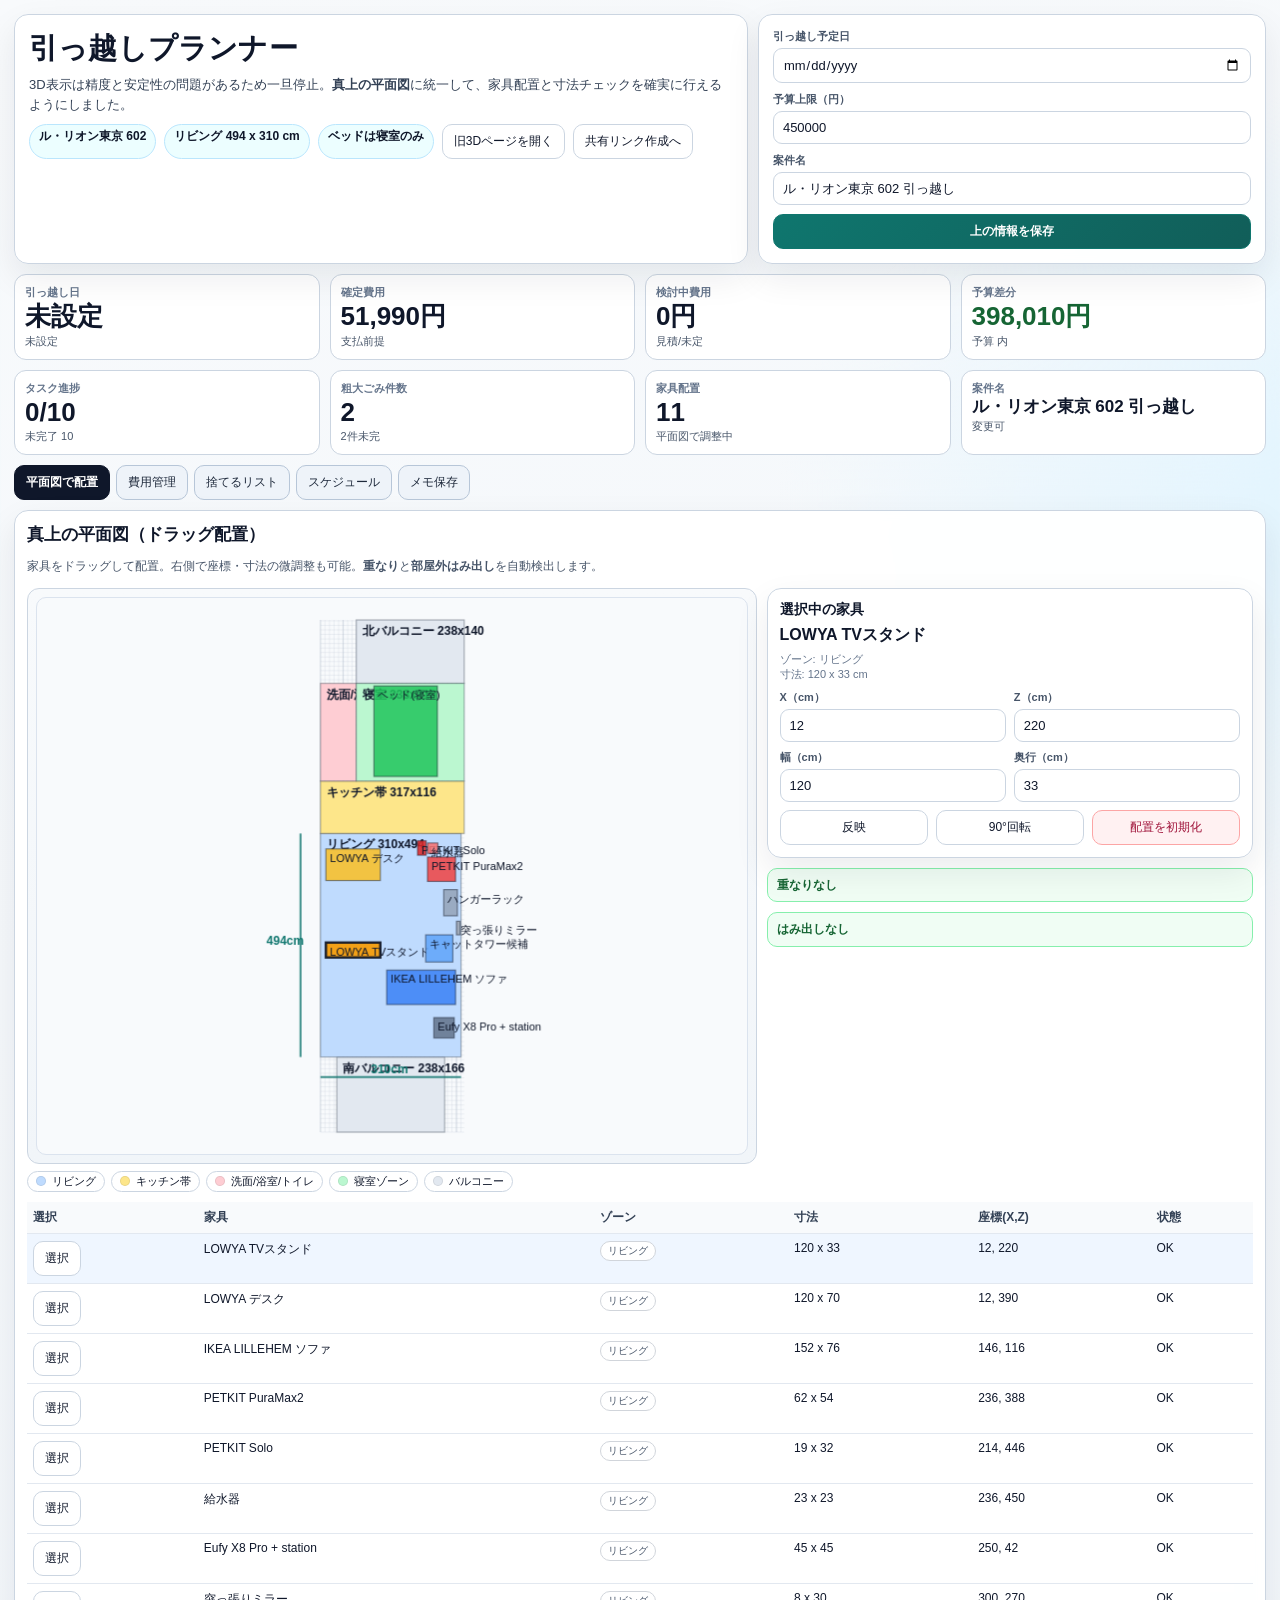
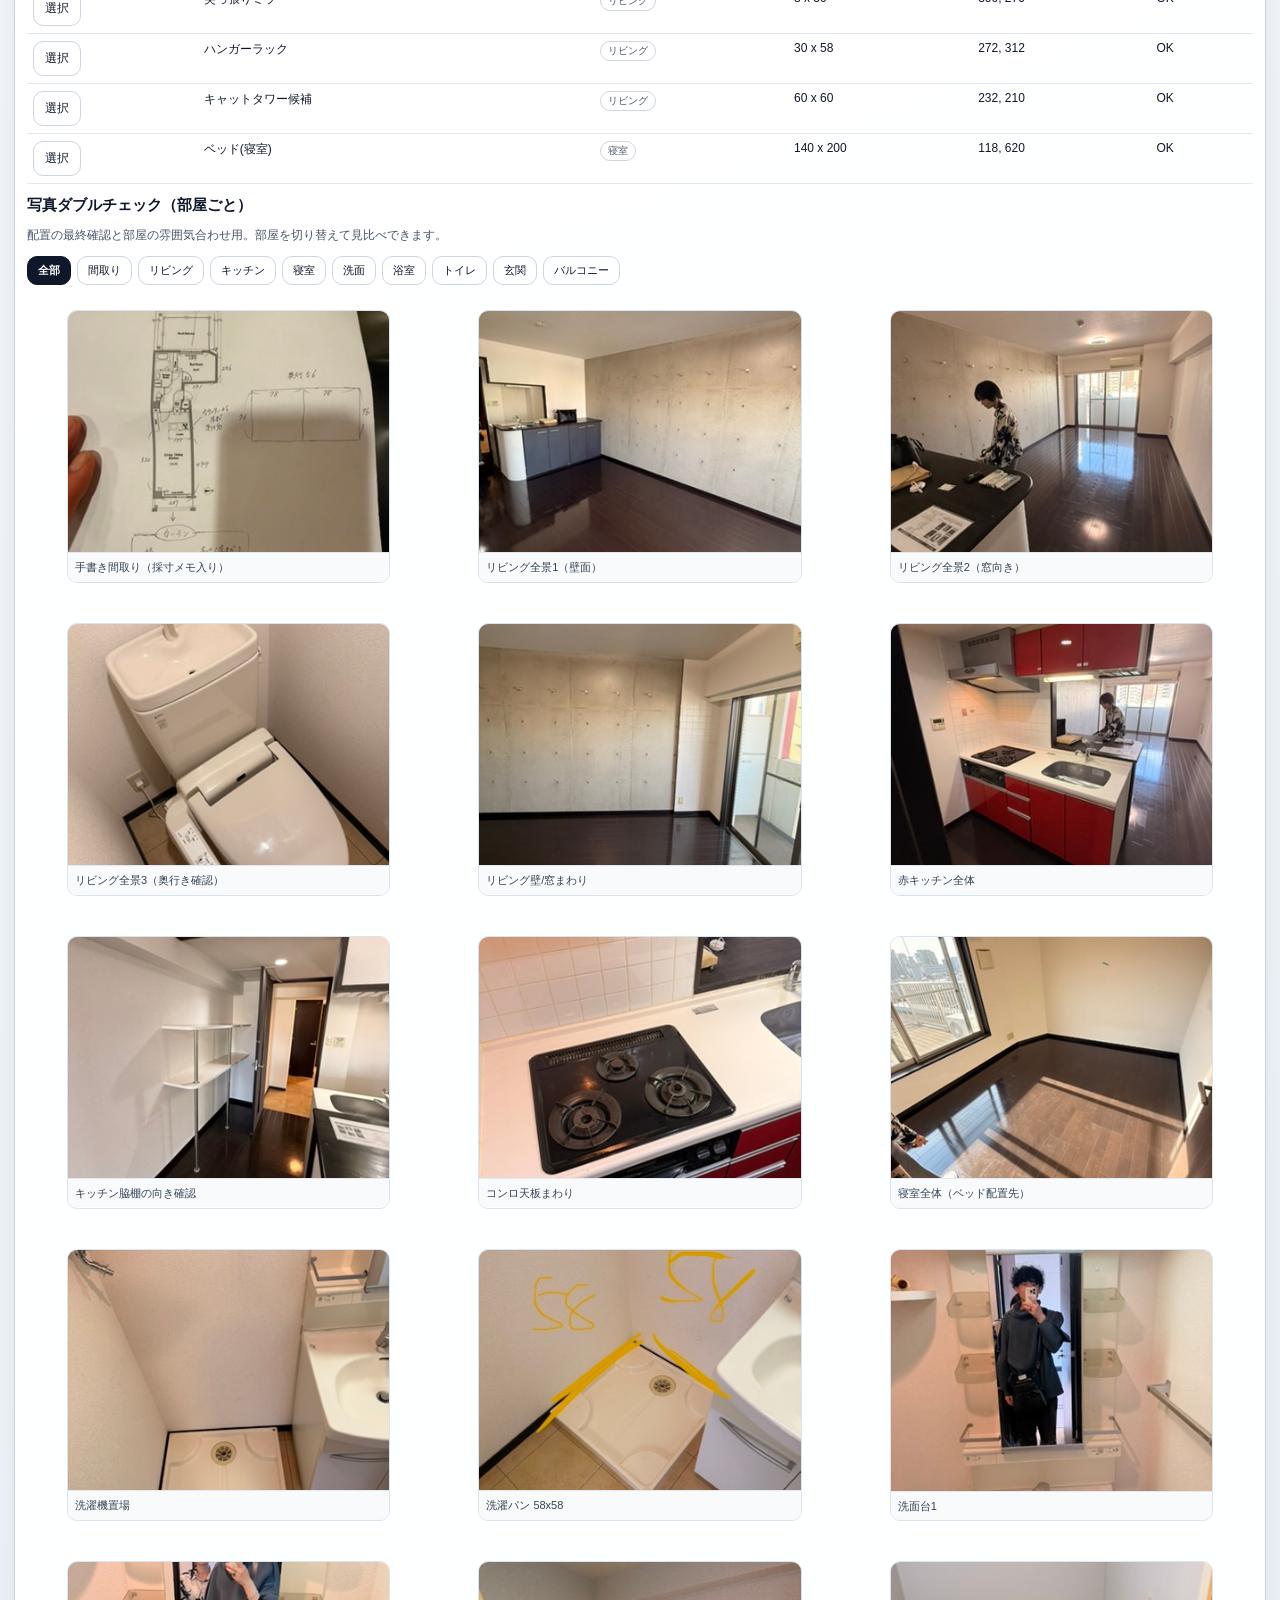
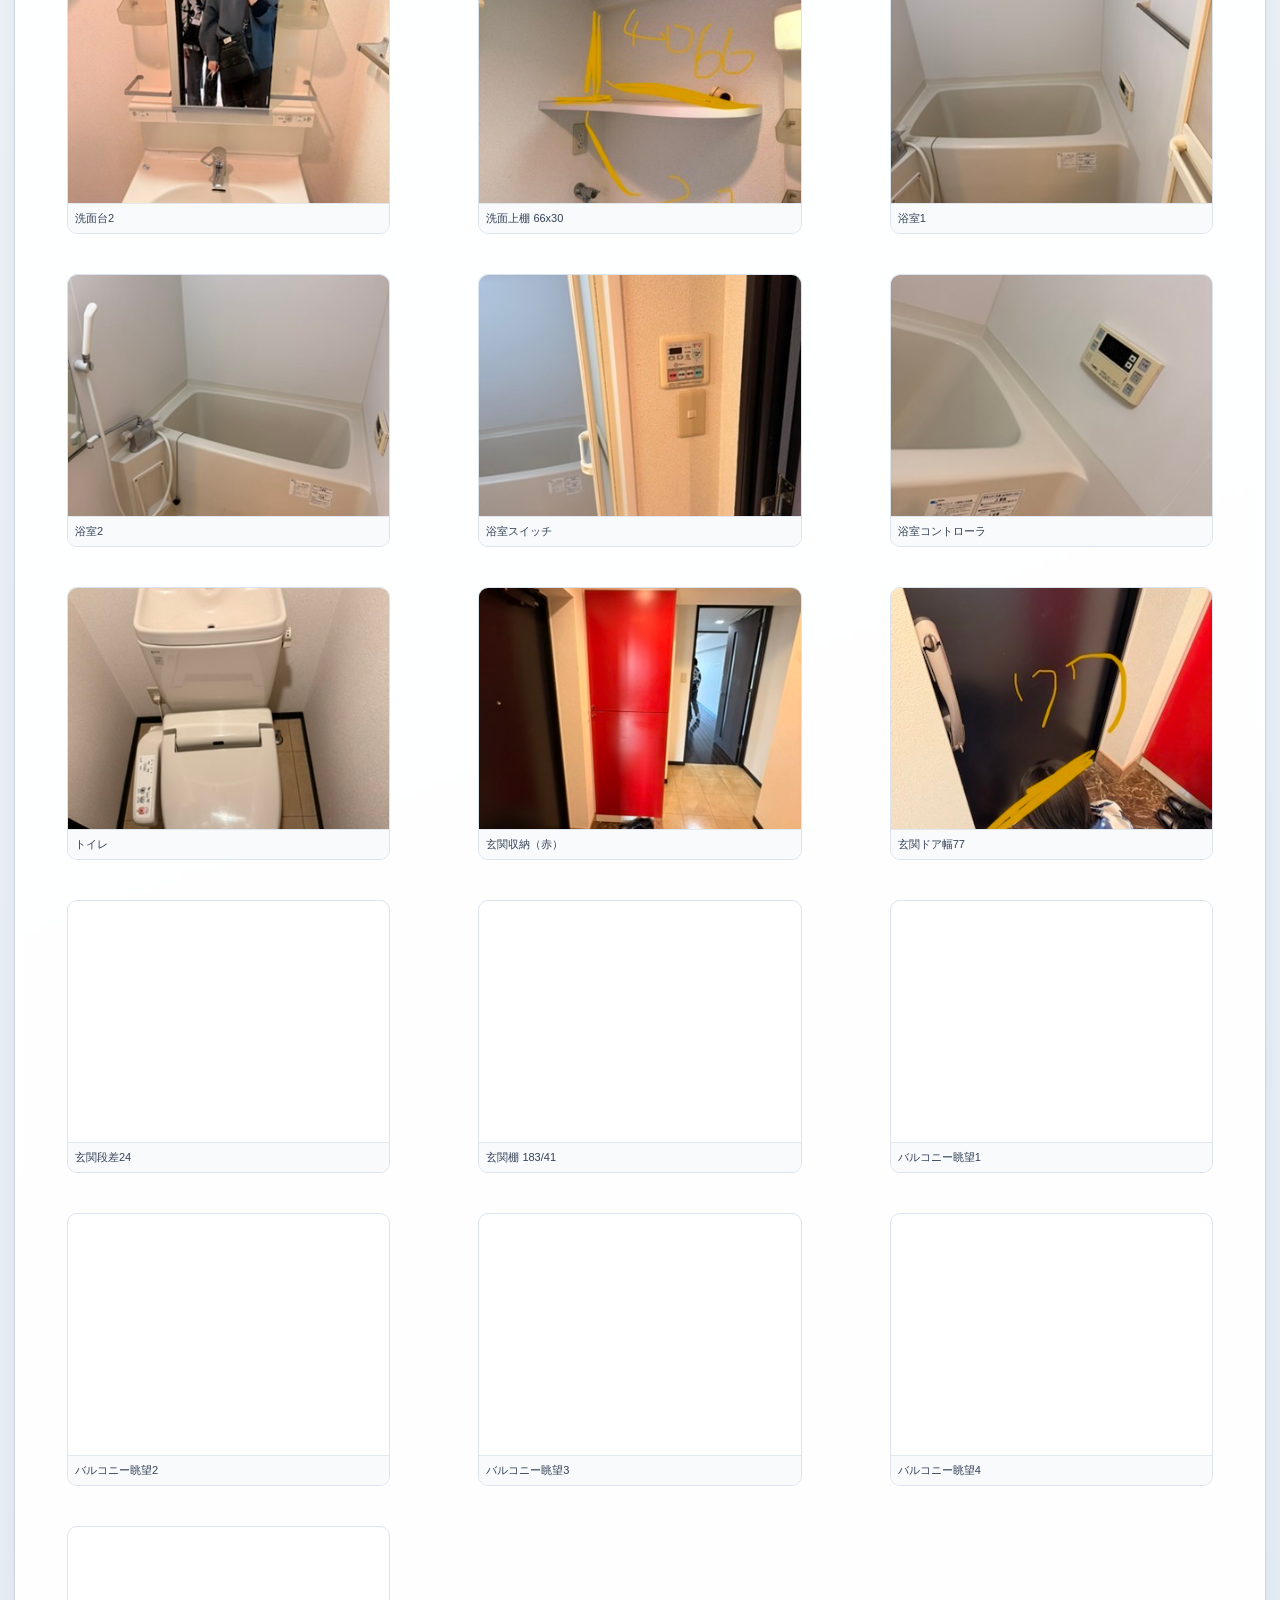
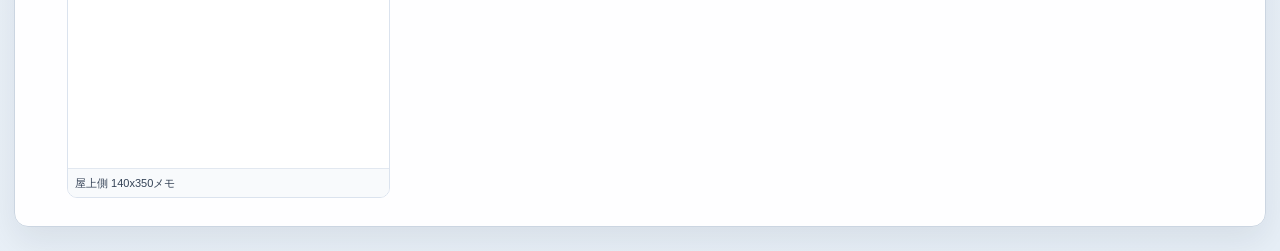
==== index.html @ 1c7ead3a "Initial share site for move planner" ====
<!doctype html>
<html lang="ja"><head><meta charset="utf-8" /><meta name="viewport" content="width=device-width, initial-scale=1" /><title>引っ越しプランナー</title><meta http-equiv="refresh" content="0; url=./move-control-center.html" /></head><body><p><a href="./move-control-center.html">引っ越しプランナーを開く</a></p></body></html>
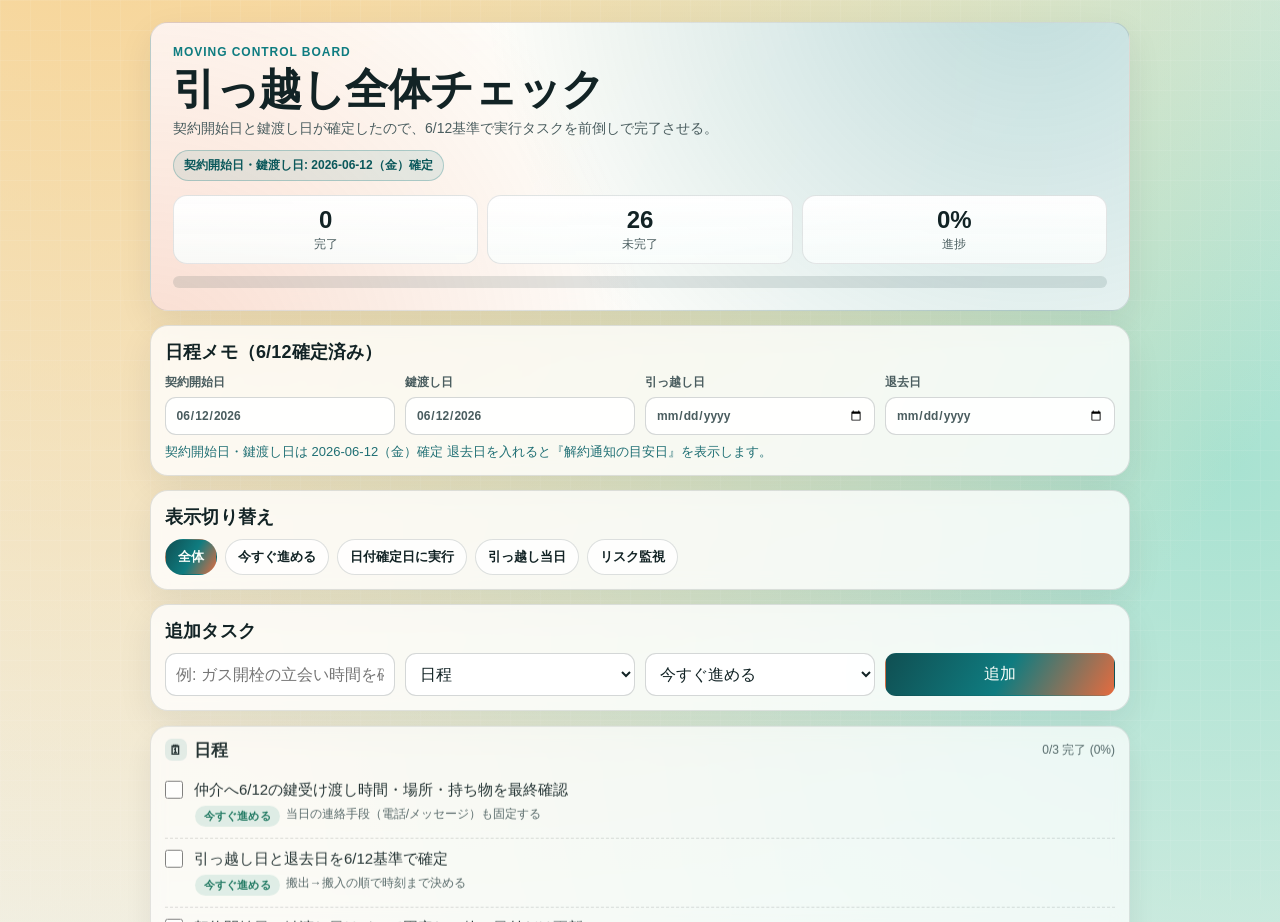
==== commit 8bfab5a9: "Refine move planner UX with strategic guide and media flow" ====
--- a/index.html
+++ b/index.html
@@ -1,2 +1,13 @@
 <!doctype html>
-<html lang="ja"><head><meta charset="utf-8" /><meta name="viewport" content="width=device-width, initial-scale=1" /><title>引っ越しプランナー</title><meta http-equiv="refresh" content="0; url=./move-control-center.html" /></head><body><p><a href="./move-control-center.html">引っ越しプランナーを開く</a></p></body></html>
+<html lang="ja">
+<head>
+  <meta charset="utf-8" />
+  <meta name="viewport" content="width=device-width, initial-scale=1" />
+  <title>引っ越しプランナー</title>
+  <meta http-equiv="refresh" content="0; url=./hikkoshi-checklist/" />
+</head>
+<body>
+  <p><a href="./hikkoshi-checklist/">引っ越し全体チェックを開く</a></p>
+  <p><a href="./move-control-center.html">旧画面を開く</a></p>
+</body>
+</html>
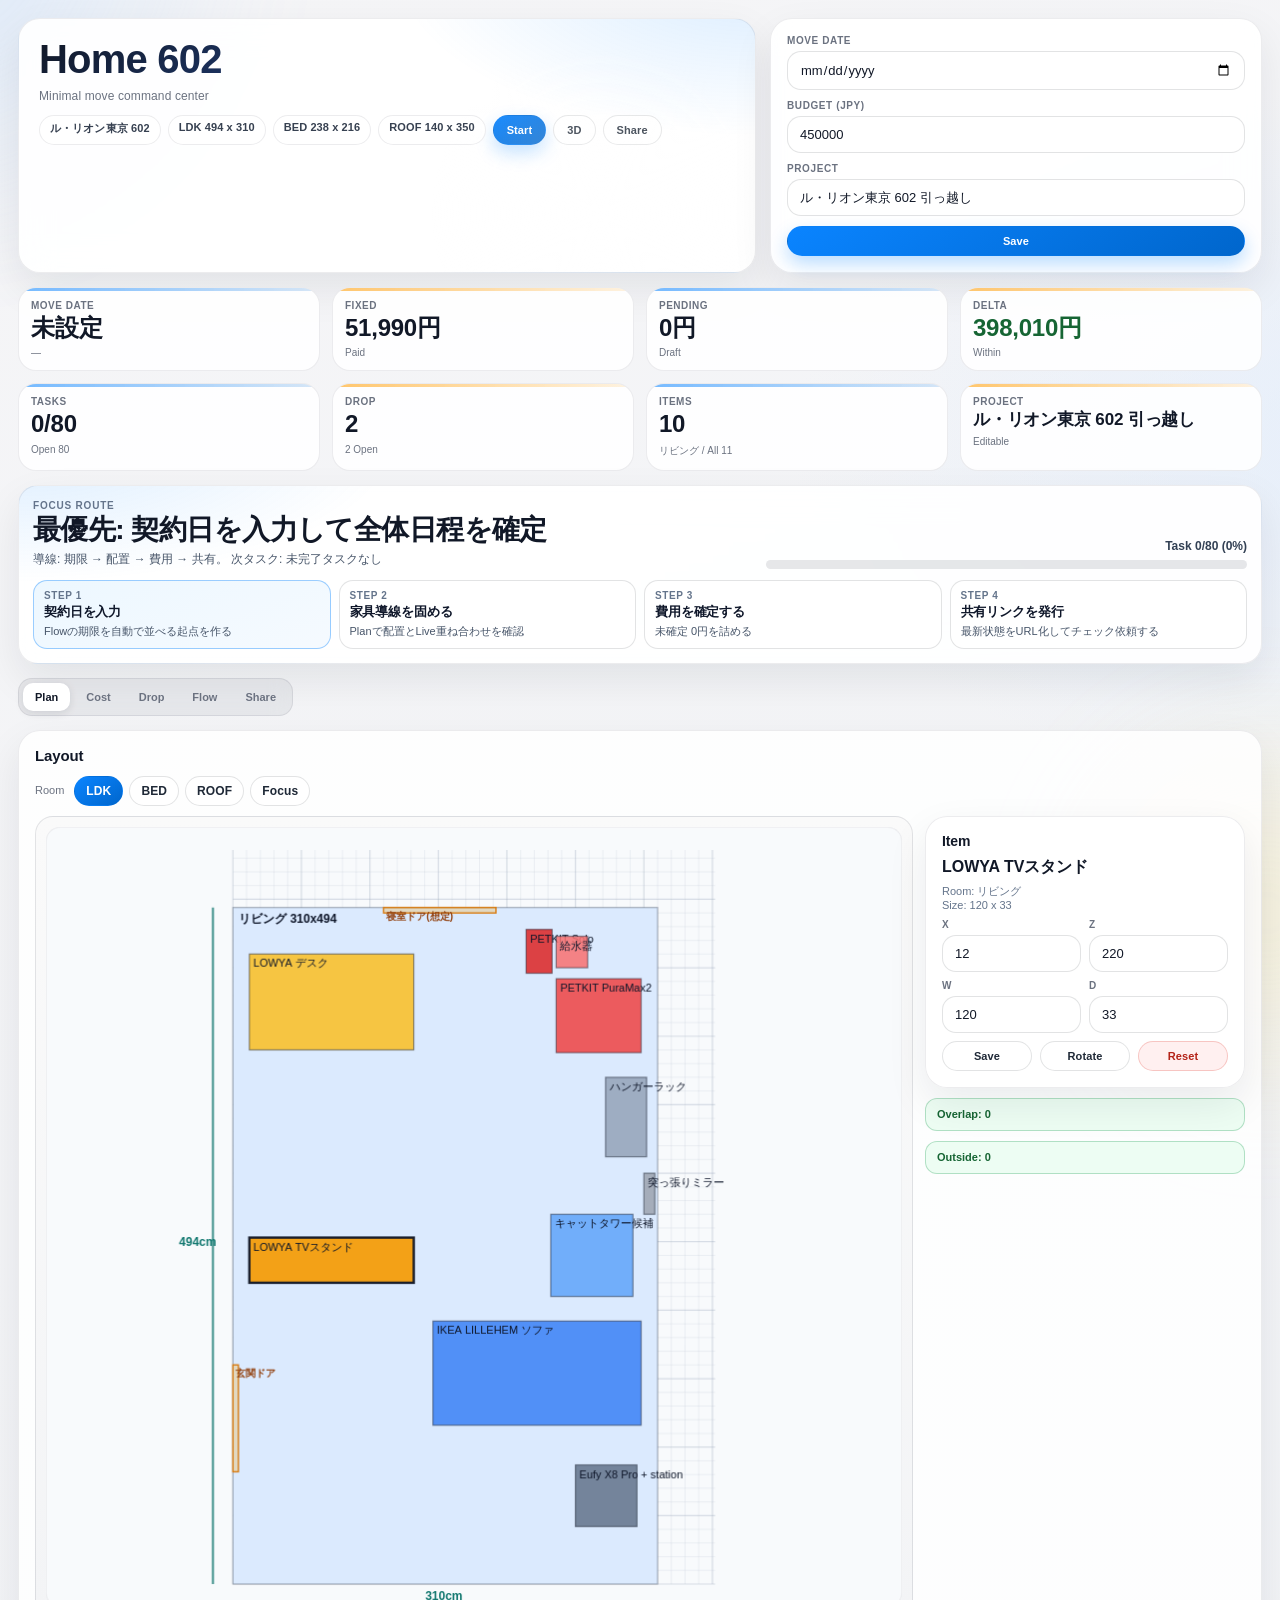
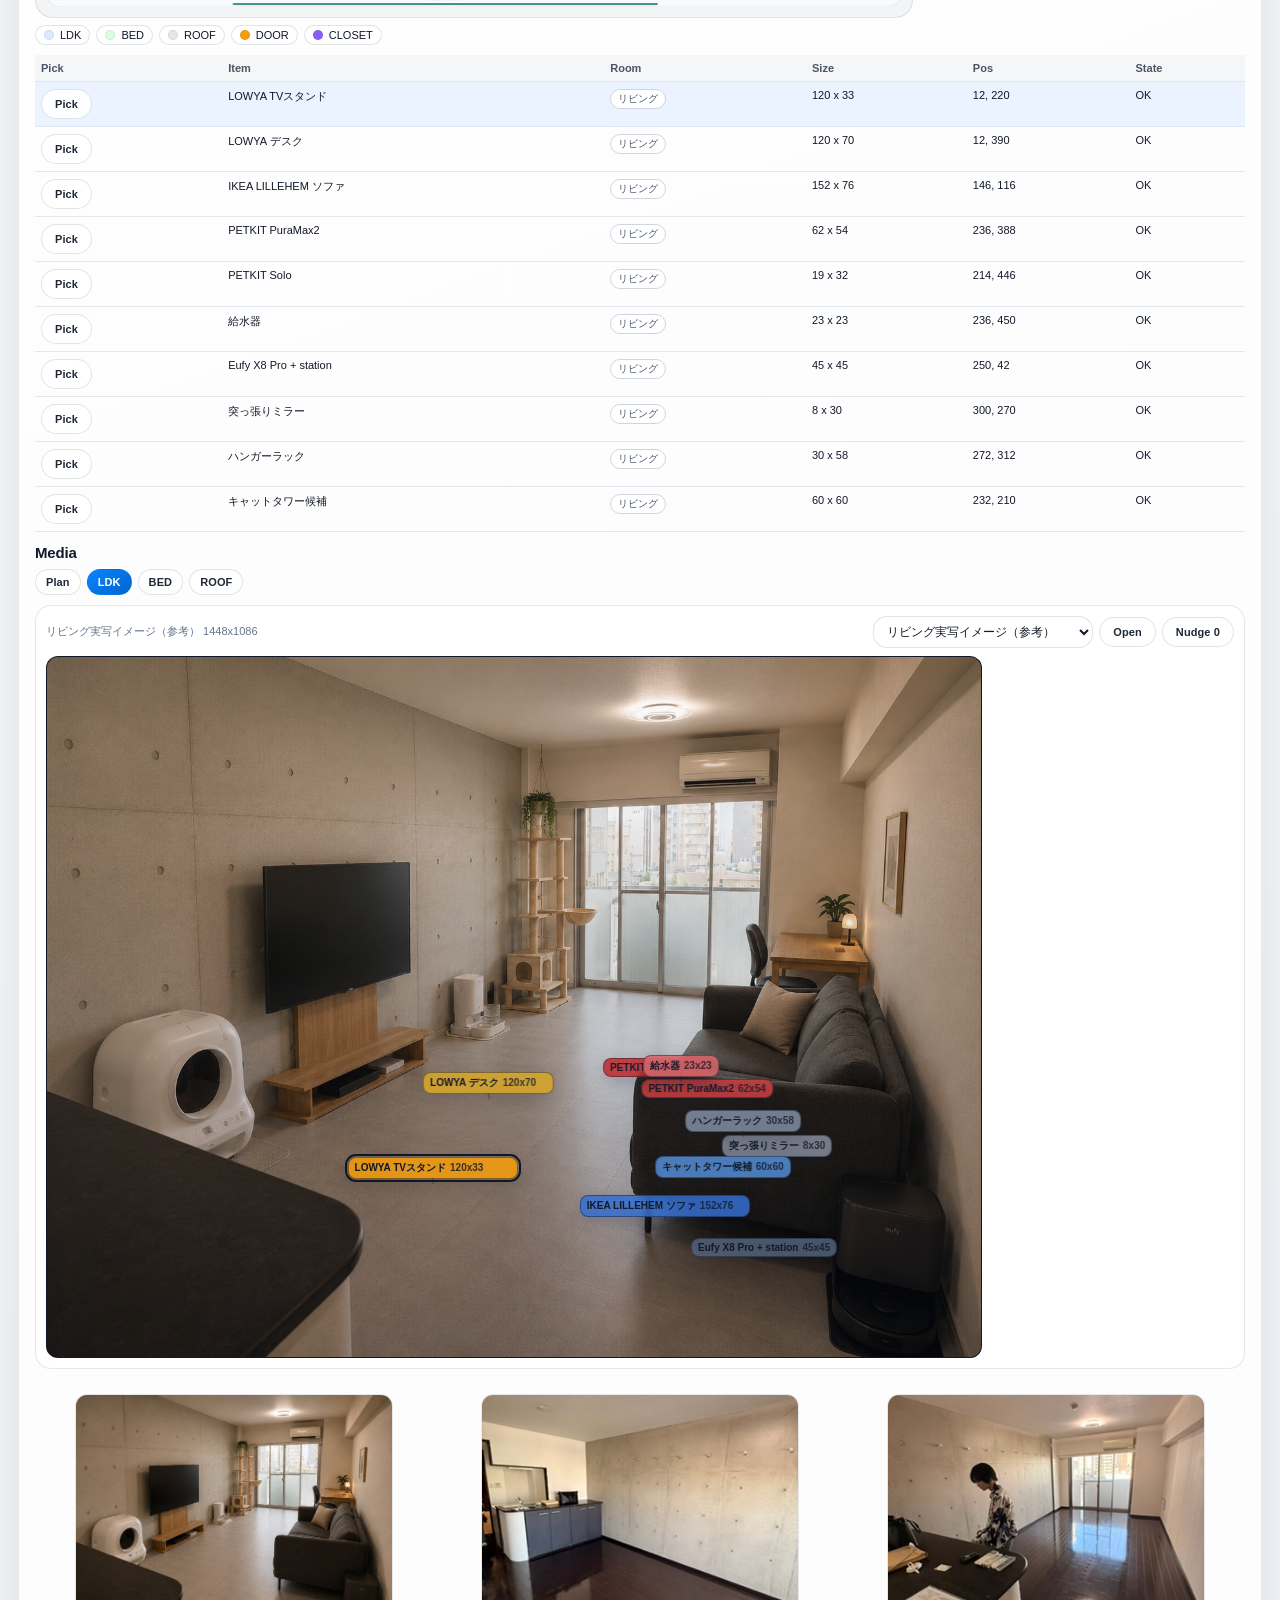
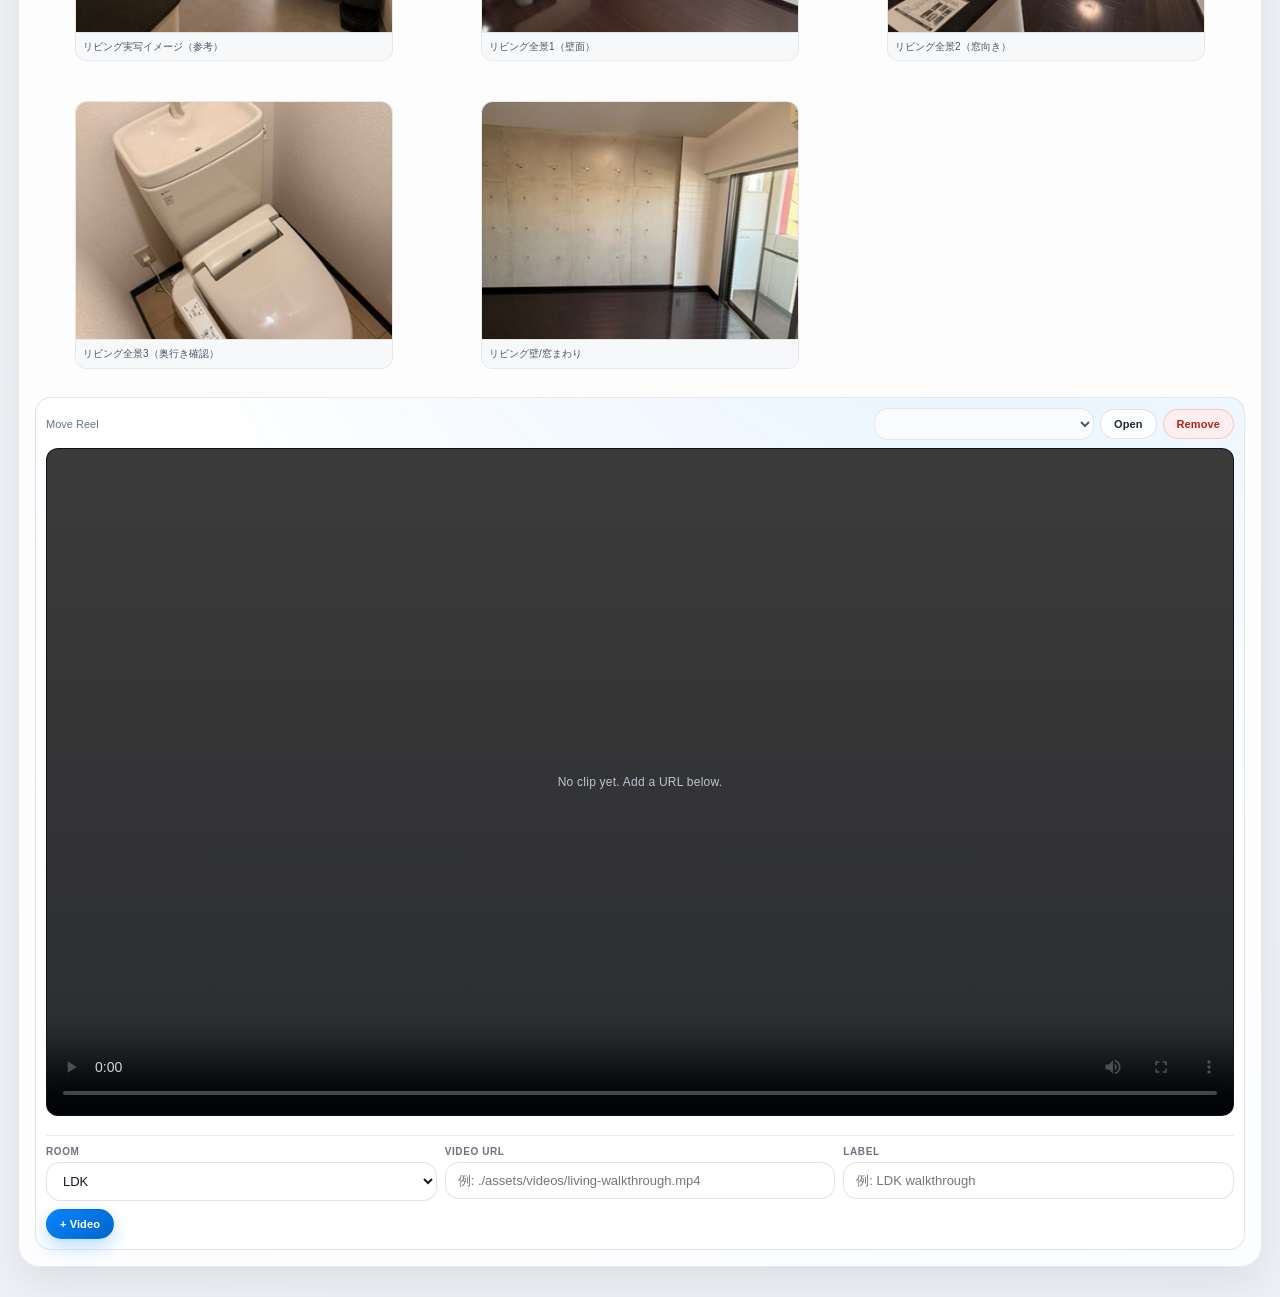
==== commit 5e581c9b: "chore: set move portal as primary entry" ====
--- a/index.html
+++ b/index.html
@@ -4,10 +4,9 @@
   <meta charset="utf-8" />
   <meta name="viewport" content="width=device-width, initial-scale=1" />
   <title>引っ越しプランナー</title>
-  <meta http-equiv="refresh" content="0; url=./hikkoshi-checklist/" />
+  <meta http-equiv="refresh" content="0; url=./move-control-center.html" />
 </head>
 <body>
-  <p><a href="./hikkoshi-checklist/">引っ越し全体チェックを開く</a></p>
-  <p><a href="./move-control-center.html">旧画面を開く</a></p>
+  <p><a href="./move-control-center.html">引っ越しポータルを開く</a></p>
 </body>
 </html>
